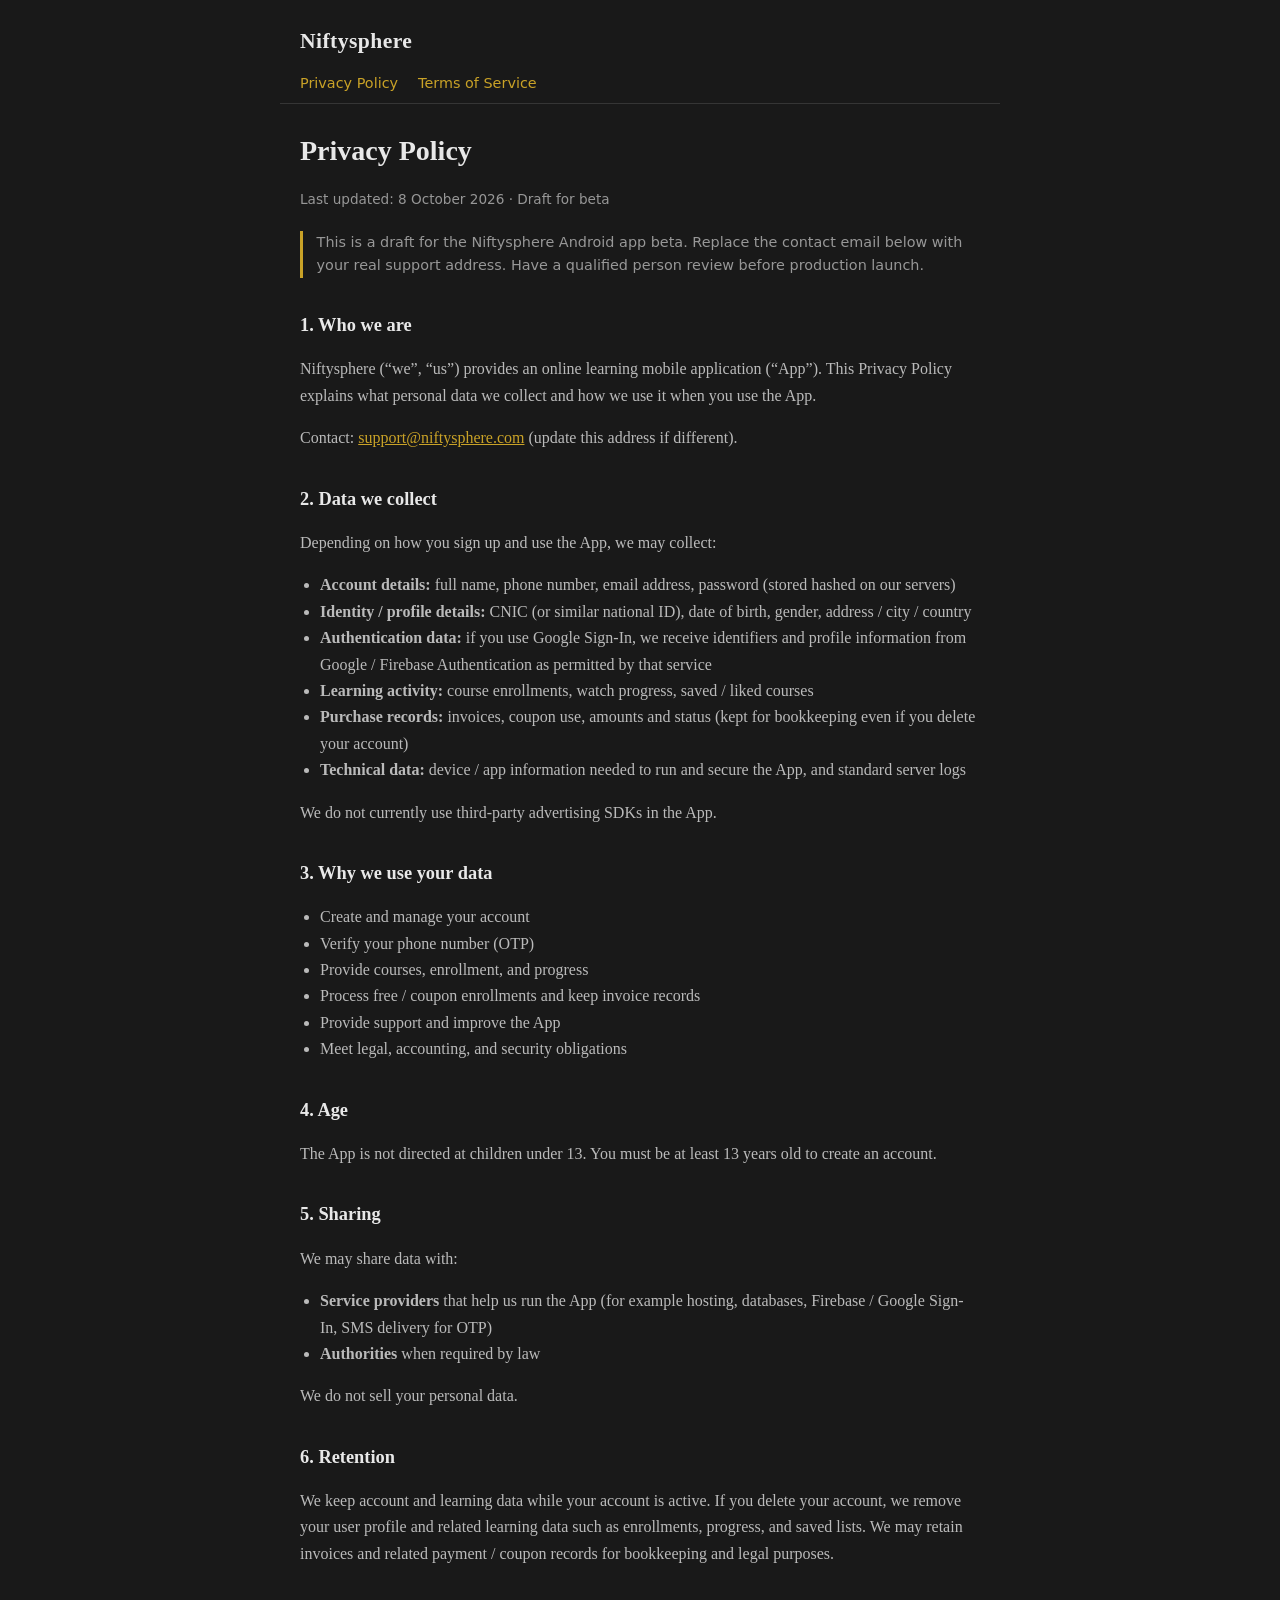
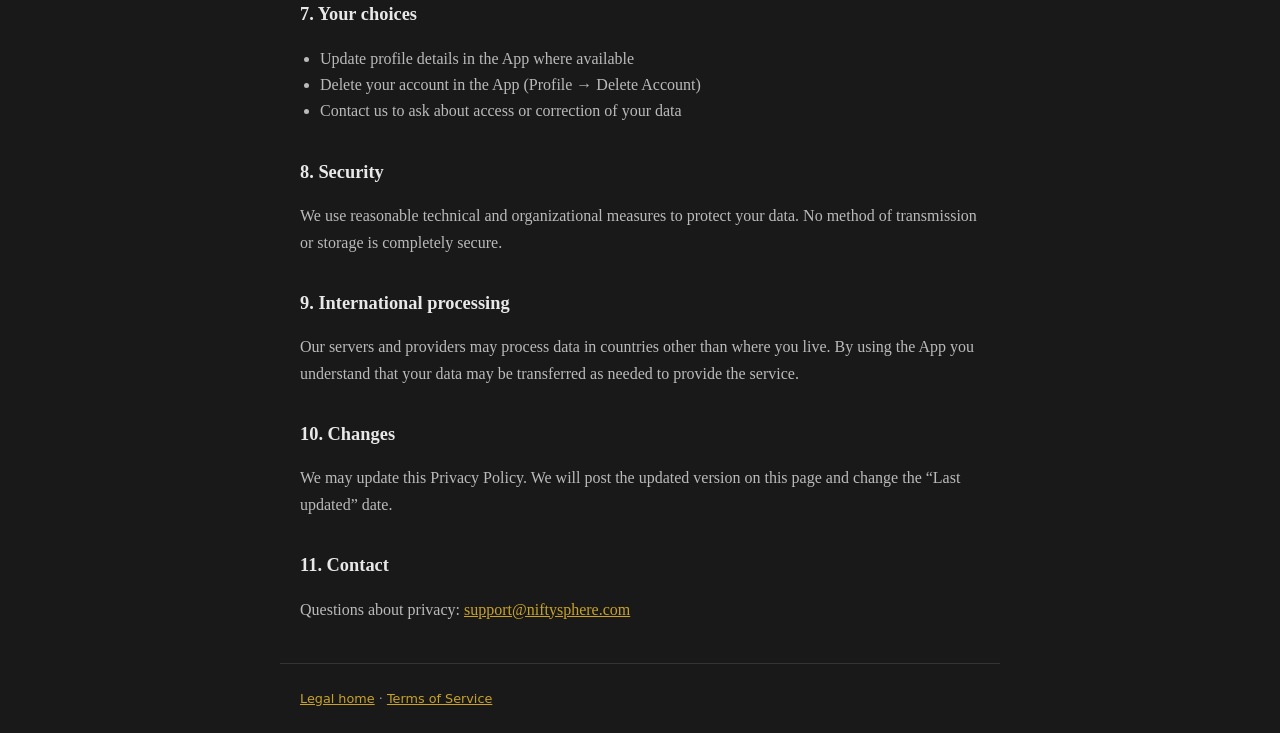
==== privacy.html @ 3b48c92d "Add Niftysphere Privacy Policy and Terms drafts for GitHub Pages. Co-authored-by: Cursor <cursoragen" ====
<!DOCTYPE html>
<html lang="en">
<head>
  <meta charset="utf-8" />
  <meta name="viewport" content="width=device-width, initial-scale=1" />
  <title>Privacy Policy — Niftysphere</title>
  <link rel="stylesheet" href="styles.css" />
</head>
<body>
  <header>
    <a class="brand" href="index.html">Niftysphere</a>
    <nav>
      <a href="privacy.html">Privacy Policy</a>
      <a href="terms.html">Terms of Service</a>
    </nav>
  </header>
  <main>
    <h1>Privacy Policy</h1>
    <p class="meta">Last updated: 8 October 2026 · Draft for beta</p>

    <p class="notice">
      This is a draft for the Niftysphere Android app beta. Replace the contact
      email below with your real support address. Have a qualified person review
      before production launch.
    </p>

    <h2>1. Who we are</h2>
    <p>
      Niftysphere (“we”, “us”) provides an online learning mobile application
      (“App”). This Privacy Policy explains what personal data we collect and
      how we use it when you use the App.
    </p>
    <p>
      Contact: <a href="mailto:support@niftysphere.com">support@niftysphere.com</a>
      (update this address if different).
    </p>

    <h2>2. Data we collect</h2>
    <p>Depending on how you sign up and use the App, we may collect:</p>
    <ul>
      <li><strong>Account details:</strong> full name, phone number, email address, password (stored hashed on our servers)</li>
      <li><strong>Identity / profile details:</strong> CNIC (or similar national ID), date of birth, gender, address / city / country</li>
      <li><strong>Authentication data:</strong> if you use Google Sign-In, we receive identifiers and profile information from Google / Firebase Authentication as permitted by that service</li>
      <li><strong>Learning activity:</strong> course enrollments, watch progress, saved / liked courses</li>
      <li><strong>Purchase records:</strong> invoices, coupon use, amounts and status (kept for bookkeeping even if you delete your account)</li>
      <li><strong>Technical data:</strong> device / app information needed to run and secure the App, and standard server logs</li>
    </ul>
    <p>We do not currently use third-party advertising SDKs in the App.</p>

    <h2>3. Why we use your data</h2>
    <ul>
      <li>Create and manage your account</li>
      <li>Verify your phone number (OTP)</li>
      <li>Provide courses, enrollment, and progress</li>
      <li>Process free / coupon enrollments and keep invoice records</li>
      <li>Provide support and improve the App</li>
      <li>Meet legal, accounting, and security obligations</li>
    </ul>

    <h2>4. Age</h2>
    <p>
      The App is not directed at children under 13. You must be at least 13 years
      old to create an account.
    </p>

    <h2>5. Sharing</h2>
    <p>We may share data with:</p>
    <ul>
      <li><strong>Service providers</strong> that help us run the App (for example hosting, databases, Firebase / Google Sign-In, SMS delivery for OTP)</li>
      <li><strong>Authorities</strong> when required by law</li>
    </ul>
    <p>We do not sell your personal data.</p>

    <h2>6. Retention</h2>
    <p>
      We keep account and learning data while your account is active. If you
      delete your account, we remove your user profile and related learning data
      such as enrollments, progress, and saved lists. We may retain invoices and
      related payment / coupon records for bookkeeping and legal purposes.
    </p>

    <h2>7. Your choices</h2>
    <ul>
      <li>Update profile details in the App where available</li>
      <li>Delete your account in the App (Profile → Delete Account)</li>
      <li>Contact us to ask about access or correction of your data</li>
    </ul>

    <h2>8. Security</h2>
    <p>
      We use reasonable technical and organizational measures to protect your
      data. No method of transmission or storage is completely secure.
    </p>

    <h2>9. International processing</h2>
    <p>
      Our servers and providers may process data in countries other than where
      you live. By using the App you understand that your data may be transferred
      as needed to provide the service.
    </p>

    <h2>10. Changes</h2>
    <p>
      We may update this Privacy Policy. We will post the updated version on this
      page and change the “Last updated” date.
    </p>

    <h2>11. Contact</h2>
    <p>
      Questions about privacy:
      <a href="mailto:support@niftysphere.com">support@niftysphere.com</a>
    </p>
  </main>
  <footer>
    <a href="index.html">Legal home</a> ·
    <a href="terms.html">Terms of Service</a>
  </footer>
</body>
</html>
---- styles.css ----
:root {
  --bg: #191919;
  --text: rgba(255, 255, 255, 0.9);
  --muted: rgba(255, 255, 255, 0.55);
  --soft: rgba(255, 255, 255, 0.7);
  --accent: #c9a227;
  --border: rgba(255, 255, 255, 0.12);
  --card: #242424;
}

* {
  box-sizing: border-box;
}

body {
  margin: 0;
  font-family: Georgia, "Times New Roman", serif;
  background: var(--bg);
  color: var(--text);
  line-height: 1.65;
}

a {
  color: var(--accent);
}

header,
main,
footer {
  max-width: 720px;
  margin: 0 auto;
  padding: 1.5rem 1.25rem;
}

header {
  padding-bottom: 0.5rem;
  border-bottom: 1px solid var(--border);
}

.brand {
  font-size: 1.35rem;
  font-weight: 700;
  letter-spacing: 0.02em;
  color: var(--text);
  text-decoration: none;
}

nav {
  margin-top: 0.75rem;
  display: flex;
  flex-wrap: wrap;
  gap: 0.75rem 1.25rem;
  font-family: system-ui, -apple-system, sans-serif;
  font-size: 0.9rem;
}

nav a {
  text-decoration: none;
}

nav a:hover {
  text-decoration: underline;
}

h1 {
  font-size: 1.75rem;
  margin: 0 0 0.5rem;
}

h2 {
  font-size: 1.15rem;
  margin-top: 2rem;
  margin-bottom: 0.5rem;
}

.meta {
  color: var(--muted);
  font-family: system-ui, -apple-system, sans-serif;
  font-size: 0.85rem;
}

p,
li {
  color: var(--soft);
}

ul {
  padding-left: 1.25rem;
}

.card {
  background: var(--card);
  border: 1px solid var(--border);
  border-radius: 10px;
  padding: 1.25rem;
  margin: 1.25rem 0;
  font-family: system-ui, -apple-system, sans-serif;
}

.card a {
  display: block;
  margin: 0.4rem 0;
  font-size: 1.05rem;
  text-decoration: none;
}

.card a:hover {
  text-decoration: underline;
}

.notice {
  font-family: system-ui, -apple-system, sans-serif;
  font-size: 0.9rem;
  color: var(--muted);
  border-left: 3px solid var(--accent);
  padding-left: 0.85rem;
  margin: 1.25rem 0;
}

footer {
  border-top: 1px solid var(--border);
  color: var(--muted);
  font-family: system-ui, -apple-system, sans-serif;
  font-size: 0.8rem;
}
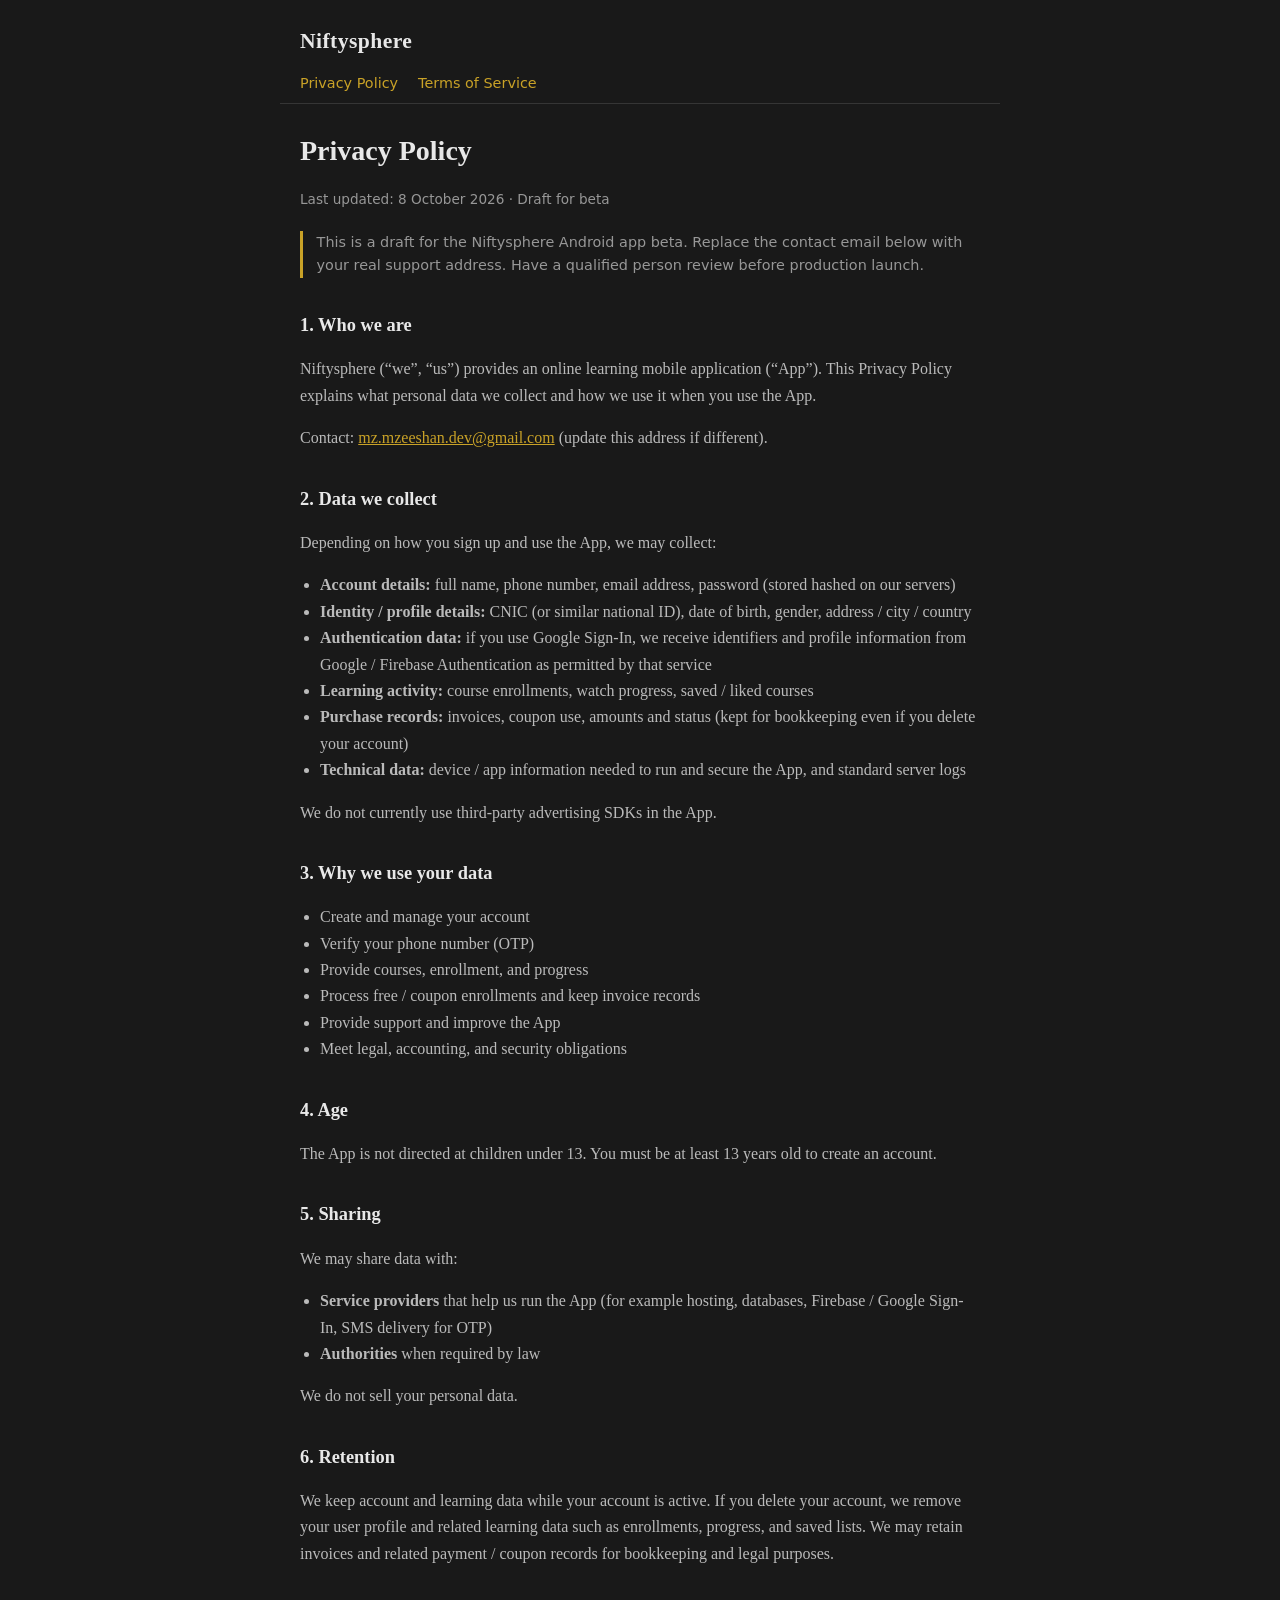
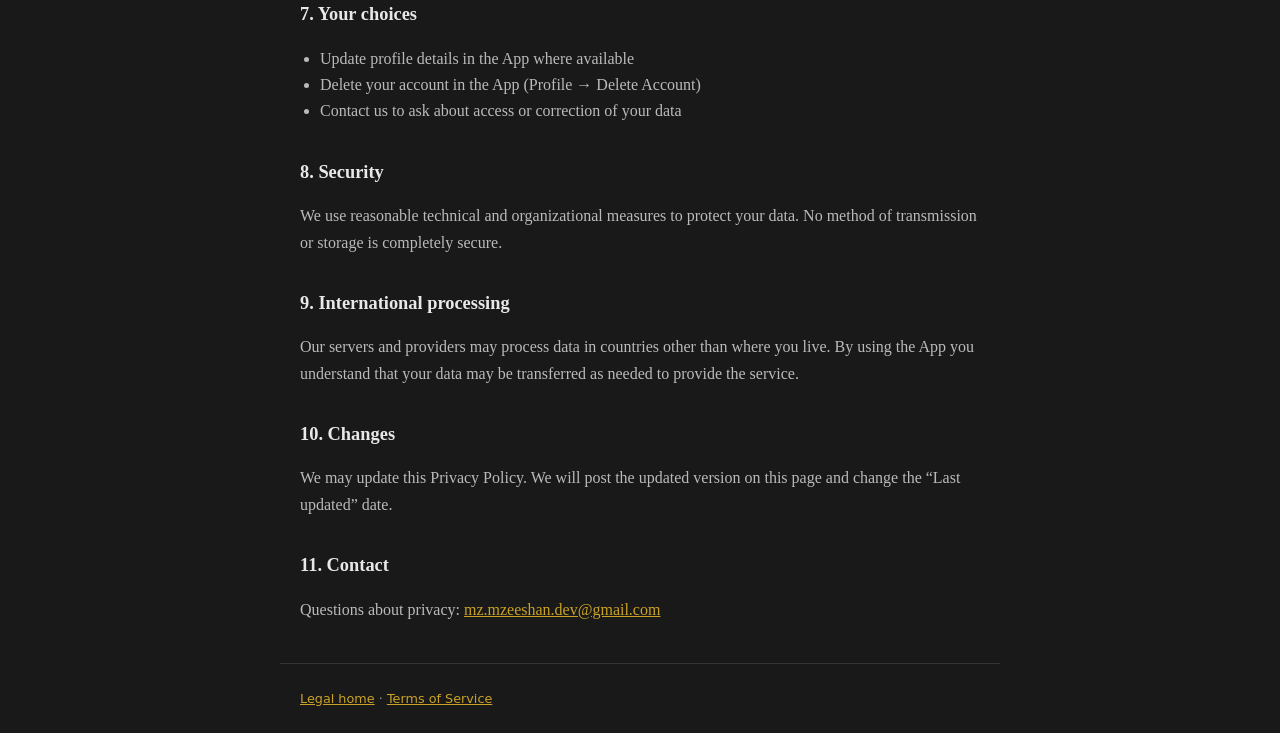
==== commit 6425776b: "Update contact email in privacy and terms pages to mz.mzeeshan.dev@gmail.com" ====
--- a/privacy.html
+++ b/privacy.html
@@ -31,7 +31,7 @@
       how we use it when you use the App.
     </p>
     <p>
-      Contact: <a href="mailto:support@niftysphere.com">support@niftysphere.com</a>
+      Contact: <a href="mailto:mz.mzeeshan.dev@gmail.com">mz.mzeeshan.dev@gmail.com</a>
       (update this address if different).
     </p>
 
@@ -108,7 +108,7 @@
     <h2>11. Contact</h2>
     <p>
       Questions about privacy:
-      <a href="mailto:support@niftysphere.com">support@niftysphere.com</a>
+      <a href="mailto:mz.mzeeshan.dev@gmail.com">mz.mzeeshan.dev@gmail.com</a>
     </p>
   </main>
   <footer>
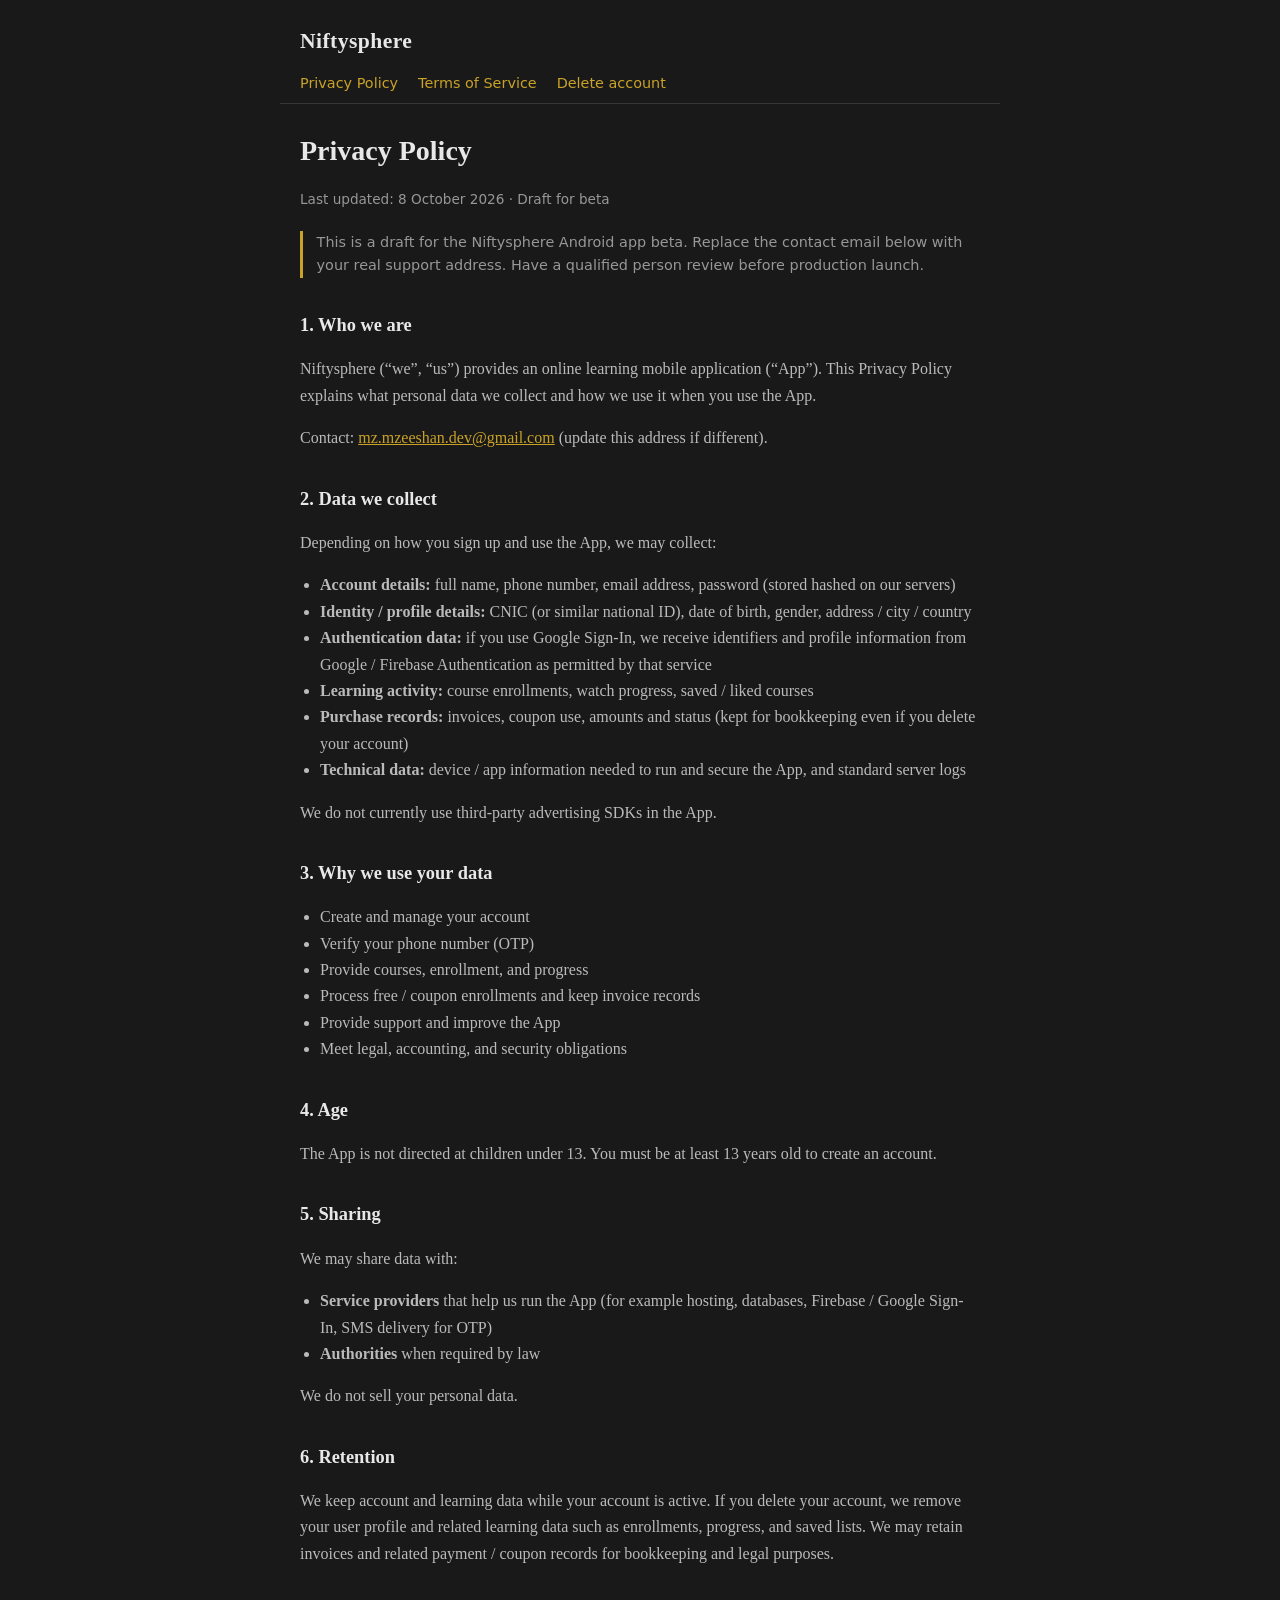
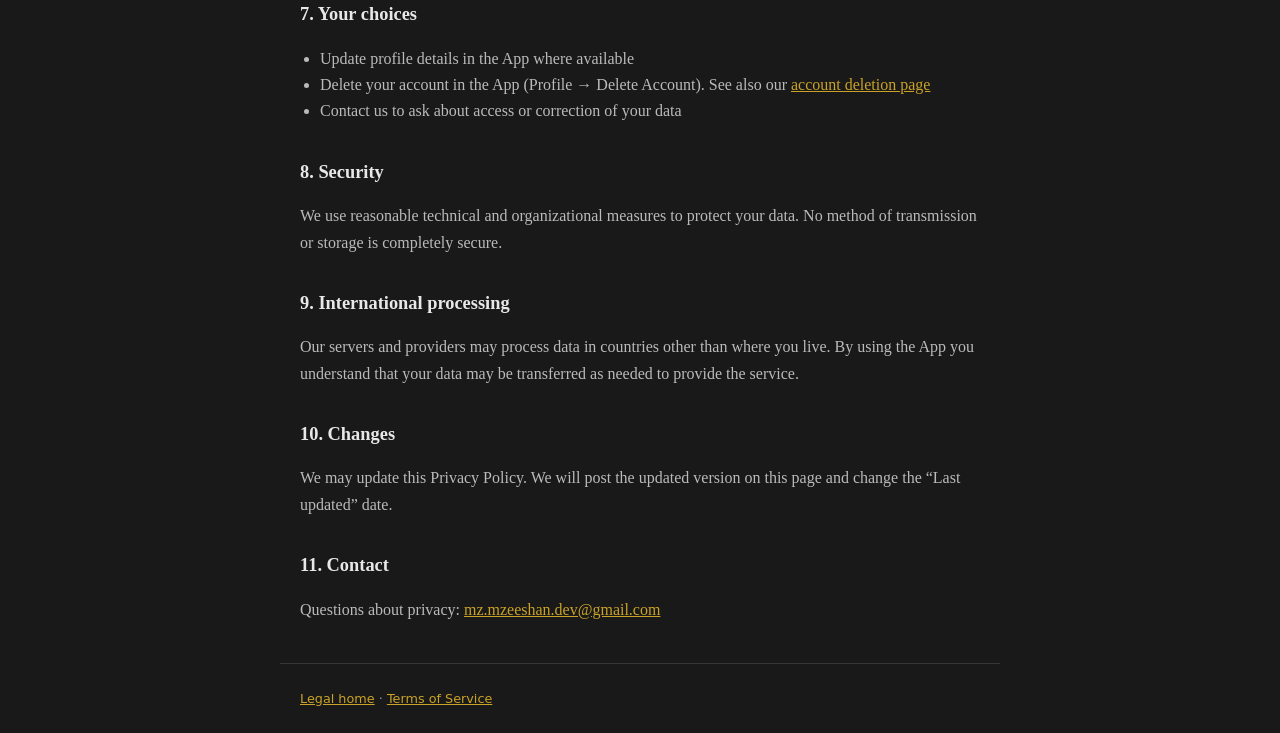
==== commit 296b6772: "Add public account deletion page for Play Data safety. Documents in-app and email deletion steps, wh" ====
--- a/privacy.html
+++ b/privacy.html
@@ -12,6 +12,7 @@
     <nav>
       <a href="privacy.html">Privacy Policy</a>
       <a href="terms.html">Terms of Service</a>
+      <a href="delete-account.html">Delete account</a>
     </nav>
   </header>
   <main>
@@ -82,7 +83,7 @@
     <h2>7. Your choices</h2>
     <ul>
       <li>Update profile details in the App where available</li>
-      <li>Delete your account in the App (Profile → Delete Account)</li>
+      <li>Delete your account in the App (Profile → Delete Account). See also our <a href="delete-account.html">account deletion page</a></li>
       <li>Contact us to ask about access or correction of your data</li>
     </ul>
 
